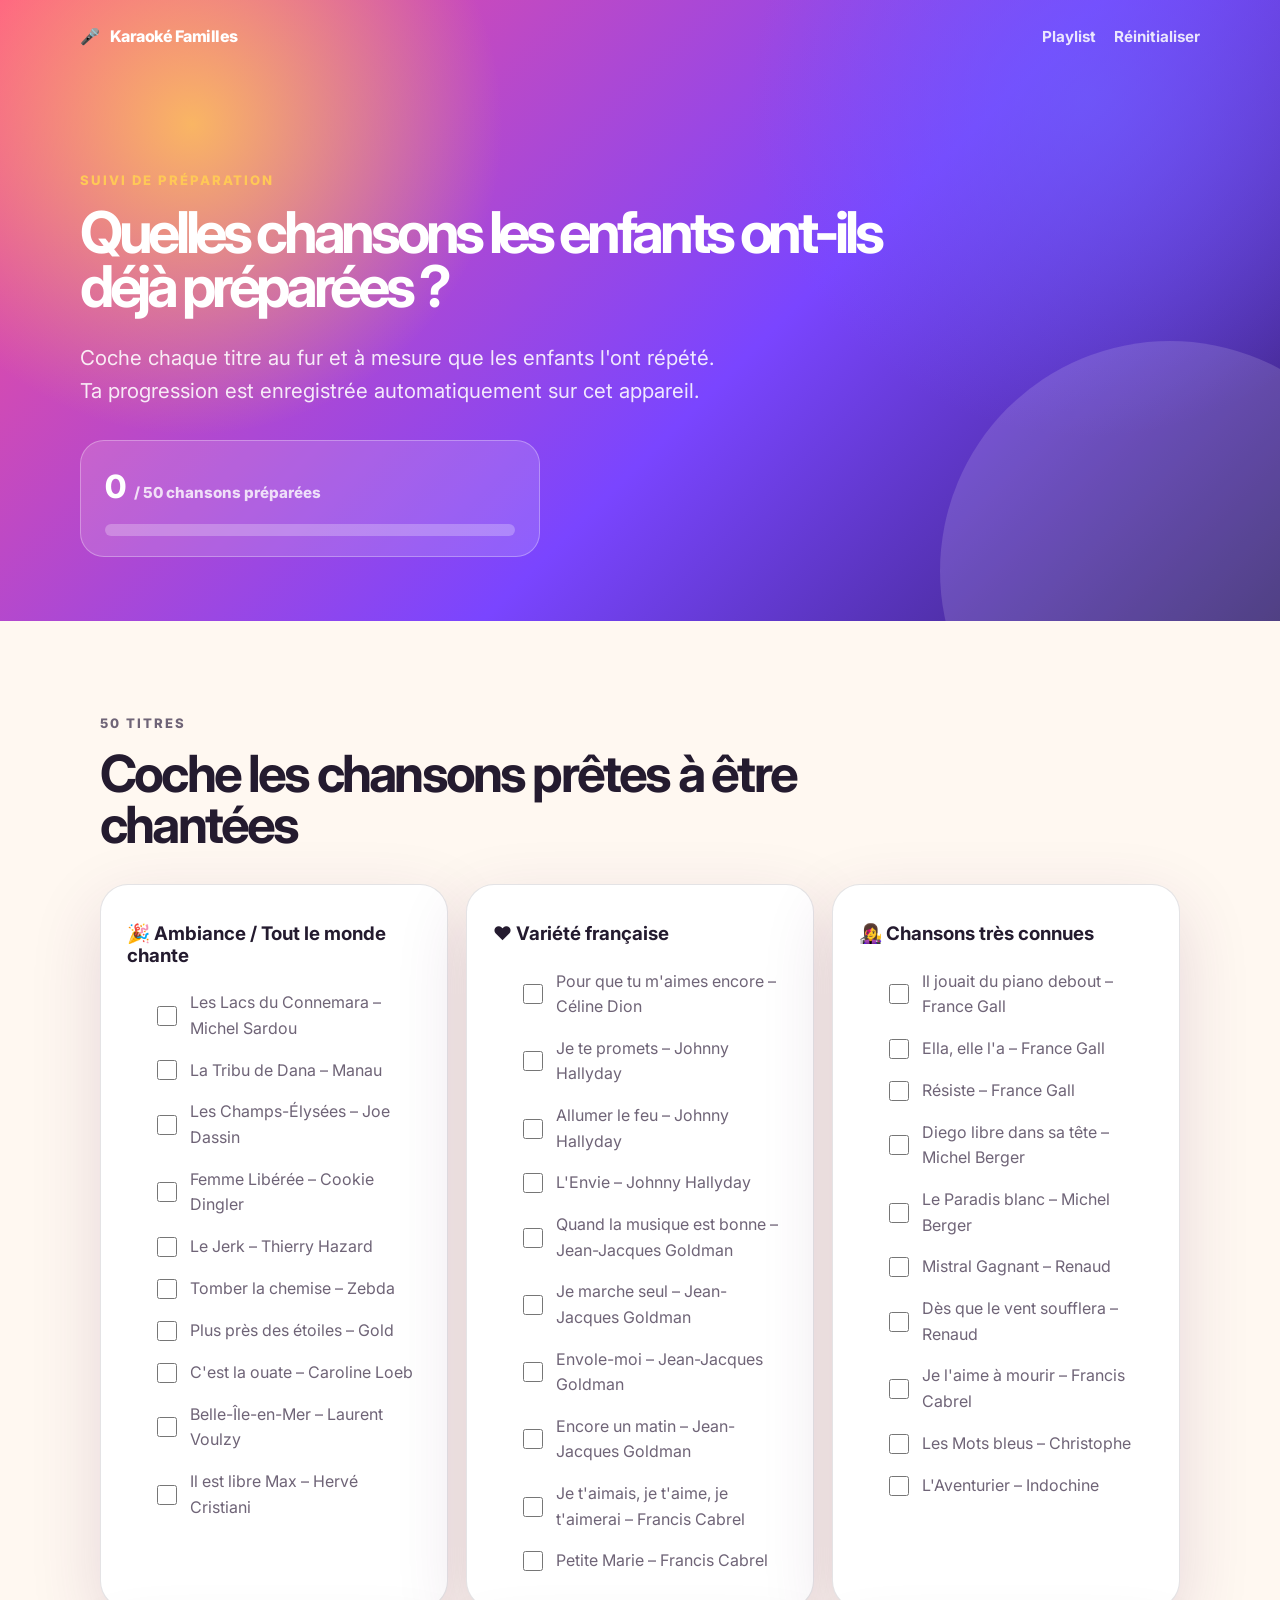
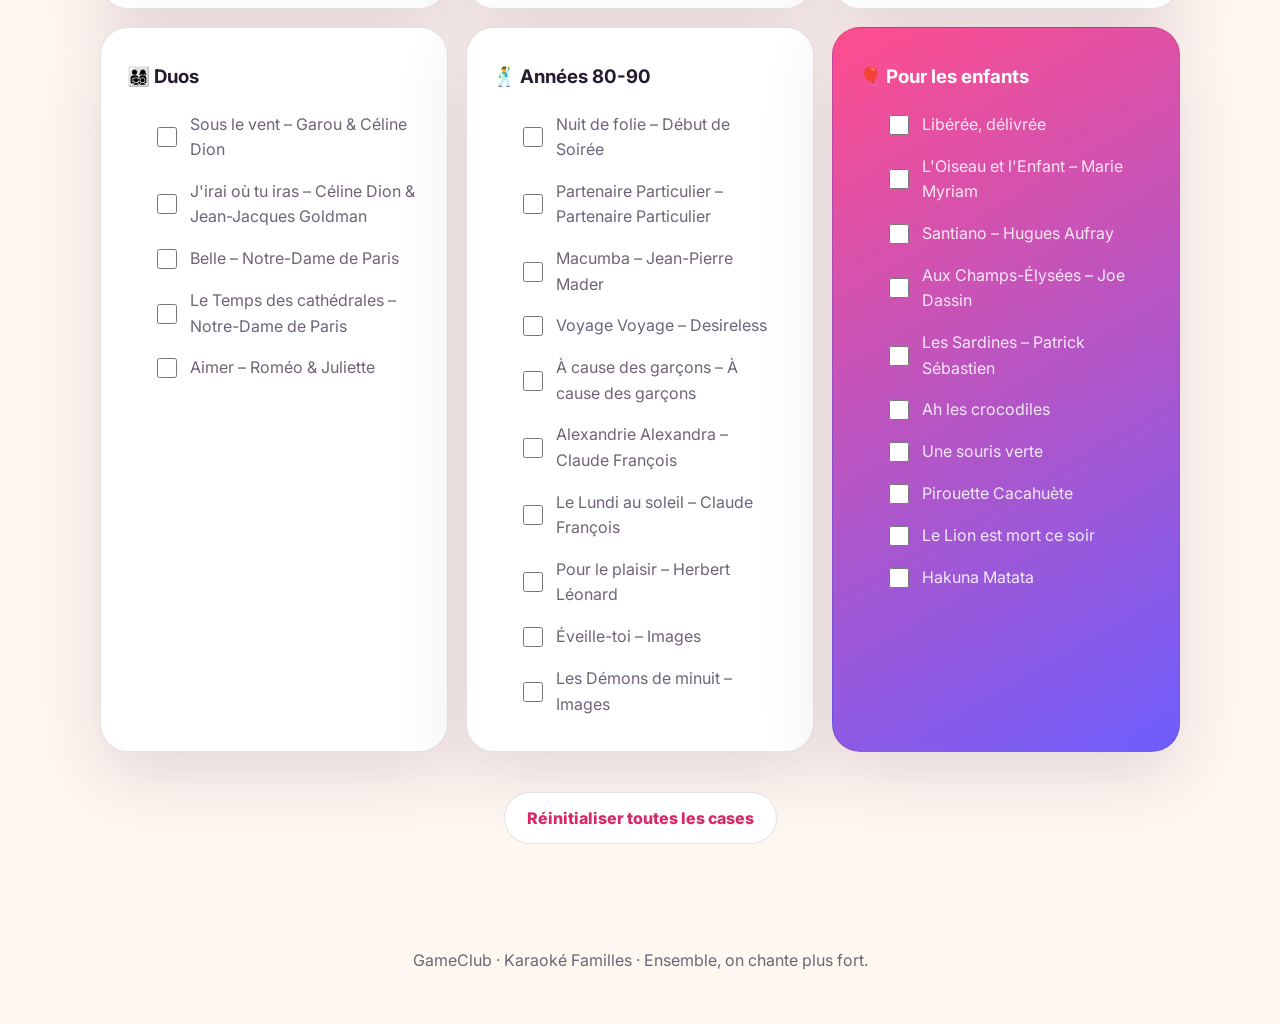
==== preparation.html @ 353cf8e1 "Trim site to the playlist page and add a prepared-songs tracker Remove the old GameClub program/role" ====
<!doctype html>
<html lang="fr">
  <head>
    <meta charset="utf-8" />
    <meta name="viewport" content="width=device-width, initial-scale=1" />
    <meta
      name="description"
      content="Suivi de préparation : coche les chansons que les enfants ont déjà préparées parmi les 50 titres de la playlist karaoké."
    />
    <title>Chansons préparées – Playlist Karaoké Enfants</title>
    <link rel="preconnect" href="https://fonts.googleapis.com" />
    <link rel="preconnect" href="https://fonts.gstatic.com" crossorigin />
    <link
      href="https://fonts.googleapis.com/css2?family=Inter:wght@400;600;700;800&display=swap"
      rel="stylesheet"
    />
    <link rel="stylesheet" href="styles.css" />
  </head>
  <body>
    <header class="hero hero-compact">
      <nav class="navbar" aria-label="Navigation principale">
        <a class="logo" href="index.html" aria-label="Retour à la playlist">
          <span aria-hidden="true">🎤</span>
          <span>Karaoké Familles</span>
        </a>
        <div class="nav-links">
          <a href="index.html">Playlist</a>
          <a href="#reset">Réinitialiser</a>
        </div>
      </nav>

      <section id="top" class="hero-content">
        <p class="eyebrow">Suivi de préparation</p>
        <h1>Quelles chansons les enfants ont-ils déjà préparées ?</h1>
        <p class="hero-text">
          Coche chaque titre au fur et à mesure que les enfants l'ont répété.
          Ta progression est enregistrée automatiquement sur cet appareil.
        </p>
        <div class="progress-card" aria-live="polite">
          <div class="progress-numbers">
            <span id="progress-count">0</span>
            <span class="progress-total">/ 50 chansons préparées</span>
          </div>
          <div class="progress-bar-track">
            <div class="progress-bar-fill" id="progress-bar-fill"></div>
          </div>
        </div>
      </section>
    </header>

    <main>
      <section class="section playlist-section" aria-labelledby="prep-title">
        <p class="section-kicker">50 titres</p>
        <h2 id="prep-title">Coche les chansons prêtes à être chantées</h2>
        <div class="playlist-grid category-grid song-check-grid">
          <article class="playlist-card">
            <h3>🎉 Ambiance / Tout le monde chante</h3>
            <ul class="song-checklist">
              <li><label><input type="checkbox" data-song="Les Lacs du Connemara – Michel Sardou" /><span>Les Lacs du Connemara – Michel Sardou</span></label></li>
              <li><label><input type="checkbox" data-song="La Tribu de Dana – Manau" /><span>La Tribu de Dana – Manau</span></label></li>
              <li><label><input type="checkbox" data-song="Les Champs-Élysées – Joe Dassin" /><span>Les Champs-Élysées – Joe Dassin</span></label></li>
              <li><label><input type="checkbox" data-song="Femme Libérée – Cookie Dingler" /><span>Femme Libérée – Cookie Dingler</span></label></li>
              <li><label><input type="checkbox" data-song="Le Jerk – Thierry Hazard" /><span>Le Jerk – Thierry Hazard</span></label></li>
              <li><label><input type="checkbox" data-song="Tomber la chemise – Zebda" /><span>Tomber la chemise – Zebda</span></label></li>
              <li><label><input type="checkbox" data-song="Plus près des étoiles – Gold" /><span>Plus près des étoiles – Gold</span></label></li>
              <li><label><input type="checkbox" data-song="C'est la ouate – Caroline Loeb" /><span>C'est la ouate – Caroline Loeb</span></label></li>
              <li><label><input type="checkbox" data-song="Belle-Île-en-Mer – Laurent Voulzy" /><span>Belle-Île-en-Mer – Laurent Voulzy</span></label></li>
              <li><label><input type="checkbox" data-song="Il est libre Max – Hervé Cristiani" /><span>Il est libre Max – Hervé Cristiani</span></label></li>
            </ul>
          </article>
          <article class="playlist-card">
            <h3>❤️ Variété française</h3>
            <ul class="song-checklist">
              <li><label><input type="checkbox" data-song="Pour que tu m'aimes encore – Céline Dion" /><span>Pour que tu m'aimes encore – Céline Dion</span></label></li>
              <li><label><input type="checkbox" data-song="Je te promets – Johnny Hallyday" /><span>Je te promets – Johnny Hallyday</span></label></li>
              <li><label><input type="checkbox" data-song="Allumer le feu – Johnny Hallyday" /><span>Allumer le feu – Johnny Hallyday</span></label></li>
              <li><label><input type="checkbox" data-song="L'Envie – Johnny Hallyday" /><span>L'Envie – Johnny Hallyday</span></label></li>
              <li><label><input type="checkbox" data-song="Quand la musique est bonne – Jean-Jacques Goldman" /><span>Quand la musique est bonne – Jean-Jacques Goldman</span></label></li>
              <li><label><input type="checkbox" data-song="Je marche seul – Jean-Jacques Goldman" /><span>Je marche seul – Jean-Jacques Goldman</span></label></li>
              <li><label><input type="checkbox" data-song="Envole-moi – Jean-Jacques Goldman" /><span>Envole-moi – Jean-Jacques Goldman</span></label></li>
              <li><label><input type="checkbox" data-song="Encore un matin – Jean-Jacques Goldman" /><span>Encore un matin – Jean-Jacques Goldman</span></label></li>
              <li><label><input type="checkbox" data-song="Je t'aimais, je t'aime, je t'aimerai – Francis Cabrel" /><span>Je t'aimais, je t'aime, je t'aimerai – Francis Cabrel</span></label></li>
              <li><label><input type="checkbox" data-song="Petite Marie – Francis Cabrel" /><span>Petite Marie – Francis Cabrel</span></label></li>
            </ul>
          </article>
          <article class="playlist-card">
            <h3>👩‍🎤 Chansons très connues</h3>
            <ul class="song-checklist">
              <li><label><input type="checkbox" data-song="Il jouait du piano debout – France Gall" /><span>Il jouait du piano debout – France Gall</span></label></li>
              <li><label><input type="checkbox" data-song="Ella, elle l'a – France Gall" /><span>Ella, elle l'a – France Gall</span></label></li>
              <li><label><input type="checkbox" data-song="Résiste – France Gall" /><span>Résiste – France Gall</span></label></li>
              <li><label><input type="checkbox" data-song="Diego libre dans sa tête – Michel Berger" /><span>Diego libre dans sa tête – Michel Berger</span></label></li>
              <li><label><input type="checkbox" data-song="Le Paradis blanc – Michel Berger" /><span>Le Paradis blanc – Michel Berger</span></label></li>
              <li><label><input type="checkbox" data-song="Mistral Gagnant – Renaud" /><span>Mistral Gagnant – Renaud</span></label></li>
              <li><label><input type="checkbox" data-song="Dès que le vent soufflera – Renaud" /><span>Dès que le vent soufflera – Renaud</span></label></li>
              <li><label><input type="checkbox" data-song="Je l'aime à mourir – Francis Cabrel" /><span>Je l'aime à mourir – Francis Cabrel</span></label></li>
              <li><label><input type="checkbox" data-song="Les Mots bleus – Christophe" /><span>Les Mots bleus – Christophe</span></label></li>
              <li><label><input type="checkbox" data-song="L'Aventurier – Indochine" /><span>L'Aventurier – Indochine</span></label></li>
            </ul>
          </article>
          <article class="playlist-card">
            <h3>👨‍👩‍👧‍👦 Duos</h3>
            <ul class="song-checklist">
              <li><label><input type="checkbox" data-song="Sous le vent – Garou &amp; Céline Dion" /><span>Sous le vent – Garou &amp; Céline Dion</span></label></li>
              <li><label><input type="checkbox" data-song="J'irai où tu iras – Céline Dion &amp; Jean-Jacques Goldman" /><span>J'irai où tu iras – Céline Dion &amp; Jean-Jacques Goldman</span></label></li>
              <li><label><input type="checkbox" data-song="Belle – Notre-Dame de Paris" /><span>Belle – Notre-Dame de Paris</span></label></li>
              <li><label><input type="checkbox" data-song="Le Temps des cathédrales – Notre-Dame de Paris" /><span>Le Temps des cathédrales – Notre-Dame de Paris</span></label></li>
              <li><label><input type="checkbox" data-song="Aimer – Roméo &amp; Juliette" /><span>Aimer – Roméo &amp; Juliette</span></label></li>
            </ul>
          </article>
          <article class="playlist-card">
            <h3>🕺 Années 80-90</h3>
            <ul class="song-checklist">
              <li><label><input type="checkbox" data-song="Nuit de folie – Début de Soirée" /><span>Nuit de folie – Début de Soirée</span></label></li>
              <li><label><input type="checkbox" data-song="Partenaire Particulier – Partenaire Particulier" /><span>Partenaire Particulier – Partenaire Particulier</span></label></li>
              <li><label><input type="checkbox" data-song="Macumba – Jean-Pierre Mader" /><span>Macumba – Jean-Pierre Mader</span></label></li>
              <li><label><input type="checkbox" data-song="Voyage Voyage – Desireless" /><span>Voyage Voyage – Desireless</span></label></li>
              <li><label><input type="checkbox" data-song="À cause des garçons – À cause des garçons" /><span>À cause des garçons – À cause des garçons</span></label></li>
              <li><label><input type="checkbox" data-song="Alexandrie Alexandra – Claude François" /><span>Alexandrie Alexandra – Claude François</span></label></li>
              <li><label><input type="checkbox" data-song="Le Lundi au soleil – Claude François" /><span>Le Lundi au soleil – Claude François</span></label></li>
              <li><label><input type="checkbox" data-song="Pour le plaisir – Herbert Léonard" /><span>Pour le plaisir – Herbert Léonard</span></label></li>
              <li><label><input type="checkbox" data-song="Éveille-toi – Images" /><span>Éveille-toi – Images</span></label></li>
              <li><label><input type="checkbox" data-song="Les Démons de minuit – Images" /><span>Les Démons de minuit – Images</span></label></li>
            </ul>
          </article>
          <article class="playlist-card highlight-card">
            <h3>🎈 Pour les enfants</h3>
            <ul class="song-checklist">
              <li><label><input type="checkbox" data-song="Libérée, délivrée" /><span>Libérée, délivrée</span></label></li>
              <li><label><input type="checkbox" data-song="L'Oiseau et l'Enfant – Marie Myriam" /><span>L'Oiseau et l'Enfant – Marie Myriam</span></label></li>
              <li><label><input type="checkbox" data-song="Santiano – Hugues Aufray" /><span>Santiano – Hugues Aufray</span></label></li>
              <li><label><input type="checkbox" data-song="Aux Champs-Élysées – Joe Dassin" /><span>Aux Champs-Élysées – Joe Dassin</span></label></li>
              <li><label><input type="checkbox" data-song="Les Sardines – Patrick Sébastien" /><span>Les Sardines – Patrick Sébastien</span></label></li>
              <li><label><input type="checkbox" data-song="Ah les crocodiles" /><span>Ah les crocodiles</span></label></li>
              <li><label><input type="checkbox" data-song="Une souris verte" /><span>Une souris verte</span></label></li>
              <li><label><input type="checkbox" data-song="Pirouette Cacahuète" /><span>Pirouette Cacahuète</span></label></li>
              <li><label><input type="checkbox" data-song="Le Lion est mort ce soir" /><span>Le Lion est mort ce soir</span></label></li>
              <li><label><input type="checkbox" data-song="Hakuna Matata" /><span>Hakuna Matata</span></label></li>
            </ul>
          </article>
        </div>
        <p id="reset" class="reset-row">
          <button type="button" class="button button-secondary" id="reset-button">
            Réinitialiser toutes les cases
          </button>
        </p>
      </section>
    </main>

    <footer class="footer">
      <p>GameClub · Karaoké Familles · Ensemble, on chante plus fort.</p>
    </footer>

    <script>
      (function () {
        var STORAGE_KEY = "karaoke-prepared-songs";
        var checkboxes = Array.prototype.slice.call(
          document.querySelectorAll(".song-checklist input[type='checkbox']")
        );
        var countEl = document.getElementById("progress-count");
        var barEl = document.getElementById("progress-bar-fill");
        var resetButton = document.getElementById("reset-button");

        function loadState() {
          try {
            return JSON.parse(localStorage.getItem(STORAGE_KEY)) || {};
          } catch (e) {
            return {};
          }
        }

        function saveState(state) {
          localStorage.setItem(STORAGE_KEY, JSON.stringify(state));
        }

        function updateProgress() {
          var checkedCount = checkboxes.filter(function (box) {
            return box.checked;
          }).length;
          countEl.textContent = checkedCount;
          barEl.style.width = (checkedCount / checkboxes.length) * 100 + "%";
        }

        function applyState(state) {
          checkboxes.forEach(function (box) {
            var song = box.dataset.song;
            box.checked = Boolean(state[song]);
            box.closest("li").classList.toggle("is-checked", box.checked);
          });
          updateProgress();
        }

        checkboxes.forEach(function (box) {
          box.addEventListener("change", function () {
            var state = loadState();
            state[box.dataset.song] = box.checked;
            saveState(state);
            box.closest("li").classList.toggle("is-checked", box.checked);
            updateProgress();
          });
        });

        resetButton.addEventListener("click", function () {
          saveState({});
          applyState({});
        });

        applyState(loadState());
      })();
    </script>
  </body>
</html>
---- styles.css ----
:root {
  --background: #fff8f1;
  --surface: #ffffff;
  --surface-soft: #fff1df;
  --primary: #ff4d8d;
  --primary-dark: #d92869;
  --secondary: #6d5dfc;
  --accent: #ffc857;
  --text: #241b2f;
  --muted: #6f6477;
  --border: rgba(36, 27, 47, 0.12);
  --shadow: 0 24px 70px rgba(94, 40, 93, 0.16);
}

* {
  box-sizing: border-box;
}

html {
  scroll-behavior: smooth;
}

body {
  margin: 0;
  font-family: Inter, system-ui, -apple-system, BlinkMacSystemFont, "Segoe UI", sans-serif;
  color: var(--text);
  background: var(--background);
  line-height: 1.6;
}

a {
  color: inherit;
  text-decoration: none;
}

.hero {
  position: relative;
  overflow: hidden;
  min-height: 680px;
  padding: 24px clamp(20px, 5vw, 72px) 96px;
  color: #ffffff;
  background:
    radial-gradient(circle at 15% 20%, rgba(255, 200, 87, 0.85), transparent 26%),
    radial-gradient(circle at 85% 16%, rgba(109, 93, 252, 0.7), transparent 28%),
    linear-gradient(135deg, #ff4d8d 0%, #7a45ff 58%, #33216f 100%);
}

.hero::after {
  position: absolute;
  right: -120px;
  bottom: -180px;
  width: 460px;
  height: 460px;
  content: "";
  border-radius: 50%;
  background: rgba(255, 255, 255, 0.14);
}

.hero-compact {
  min-height: auto;
  padding-bottom: 64px;
}

.navbar,
.hero-content,
.section,
.footer {
  width: min(1120px, 100%);
  margin-inline: auto;
}

.navbar {
  position: relative;
  z-index: 1;
  display: flex;
  align-items: center;
  justify-content: space-between;
  gap: 24px;
}

.logo {
  display: inline-flex;
  align-items: center;
  gap: 10px;
  font-weight: 800;
  letter-spacing: -0.03em;
}

.nav-links {
  display: flex;
  gap: 18px;
  font-size: 0.95rem;
  font-weight: 700;
}

.nav-links a {
  opacity: 0.86;
}

.nav-links a:hover {
  opacity: 1;
}

.hero-content {
  position: relative;
  z-index: 1;
  padding-top: 120px;
}

.eyebrow,
.section-kicker {
  margin: 0 0 14px;
  color: var(--accent);
  font-size: 0.82rem;
  font-weight: 800;
  letter-spacing: 0.15em;
  text-transform: uppercase;
}

.hero h1 {
  max-width: 820px;
  margin: 0;
  font-size: clamp(2.6rem, 7vw, 5.9rem);
  line-height: 0.95;
  letter-spacing: -0.075em;
}

.hero-compact h1 {
  font-size: clamp(2.2rem, 5vw, 3.6rem);
}

.hero-text {
  max-width: 660px;
  margin: 28px 0 0;
  color: rgba(255, 255, 255, 0.88);
  font-size: clamp(1.05rem, 2vw, 1.28rem);
}

.hero-actions {
  display: flex;
  flex-wrap: wrap;
  gap: 14px;
  margin-top: 36px;
}

.button {
  display: inline-flex;
  align-items: center;
  justify-content: center;
  min-height: 52px;
  padding: 0 22px;
  border-radius: 999px;
  font-weight: 800;
  cursor: pointer;
  border: none;
  font-family: inherit;
  font-size: 1rem;
}

.button-primary {
  color: var(--primary-dark);
  background: #ffffff;
}

.button-secondary {
  border: 1px solid rgba(255, 255, 255, 0.45);
  color: #ffffff;
  background: rgba(255, 255, 255, 0.12);
}

.playlist-card {
  padding: 26px;
  border: 1px solid var(--border);
  border-radius: 28px;
  background: var(--surface);
  box-shadow: var(--shadow);
}

.playlist-card h3 {
  margin: 12px 0 6px;
  line-height: 1.15;
}

.playlist-card ul,
.section p {
  color: var(--muted);
}

.section {
  padding: 92px clamp(20px, 5vw, 0px) 0;
}

.section h2 {
  max-width: 760px;
  margin: 0 0 18px;
  font-size: clamp(2rem, 4vw, 3.3rem);
  line-height: 1;
  letter-spacing: -0.055em;
}

.playlist-section {
  padding-bottom: 0;
}

.playlist-grid,
.tips-grid {
  display: grid;
  grid-template-columns: repeat(4, 1fr);
  gap: 18px;
  margin-top: 34px;
}

.playlist-card ul {
  margin: 16px 0 0;
  padding-left: 20px;
}

.highlight-card {
  color: #ffffff;
  background: linear-gradient(150deg, var(--primary), var(--secondary));
}

.highlight-card ul {
  color: rgba(255, 255, 255, 0.86);
}

.tips-section {
  display: grid;
  grid-template-columns: 0.8fr 1.2fr;
  gap: 32px;
}

.tips-grid {
  grid-template-columns: repeat(2, 1fr);
  margin: 0;
}

.tips-grid p {
  margin: 0;
  padding: 22px;
  border-radius: 22px;
  background: var(--surface-soft);
  color: var(--text);
  font-weight: 700;
}

.category-grid {
  grid-template-columns: repeat(3, 1fr);
}

.numbered-list {
  display: grid;
  gap: 12px;
  margin: 28px 0 0;
  padding: 0;
  list-style: none;
  counter-reset: step;
}

.numbered-list li {
  display: flex;
  align-items: center;
  gap: 16px;
  padding: 16px 20px;
  border-radius: 20px;
  background: var(--surface-soft);
  font-weight: 700;
  counter-increment: step;
}

.numbered-list li::before {
  display: inline-flex;
  align-items: center;
  justify-content: center;
  width: 30px;
  height: 30px;
  flex-shrink: 0;
  border-radius: 50%;
  color: #ffffff;
  background: var(--primary);
  font-size: 0.85rem;
  content: counter(step);
}

.progress-card {
  max-width: 460px;
  margin-top: 32px;
  padding: 20px 24px;
  border-radius: 24px;
  background: rgba(255, 255, 255, 0.14);
  border: 1px solid rgba(255, 255, 255, 0.3);
}

.progress-numbers {
  display: flex;
  align-items: baseline;
  gap: 8px;
  font-weight: 800;
}

#progress-count {
  font-size: 2rem;
}

.progress-total {
  color: rgba(255, 255, 255, 0.8);
  font-size: 0.95rem;
}

.progress-bar-track {
  margin-top: 12px;
  height: 12px;
  border-radius: 999px;
  background: rgba(255, 255, 255, 0.25);
  overflow: hidden;
}

.progress-bar-fill {
  height: 100%;
  width: 0%;
  border-radius: 999px;
  background: #ffffff;
  transition: width 0.25s ease;
}

.song-checklist {
  list-style: none;
}

.song-checklist li {
  border-radius: 14px;
  transition: background-color 0.15s ease;
}

.song-checklist li.is-checked {
  background: var(--surface-soft);
}

.highlight-card .song-checklist li.is-checked {
  background: rgba(255, 255, 255, 0.16);
}

.song-checklist label {
  display: flex;
  align-items: center;
  gap: 10px;
  padding: 8px 6px;
  cursor: pointer;
}

.song-checklist input[type="checkbox"] {
  width: 20px;
  height: 20px;
  flex-shrink: 0;
  accent-color: var(--primary);
}

.song-checklist li.is-checked span {
  color: var(--primary-dark);
  text-decoration: line-through;
}

.highlight-card .song-checklist li.is-checked span {
  color: #ffffff;
}

.reset-row {
  margin-top: 40px;
  text-align: center;
}

.reset-row .button-secondary {
  border-color: var(--border);
  color: var(--primary-dark);
  background: var(--surface);
}

.footer {
  padding: 72px clamp(20px, 5vw, 0px) 34px;
  color: var(--muted);
  text-align: center;
}

@media (max-width: 860px) {
  .hero {
    min-height: auto;
    padding-bottom: 82px;
  }

  .hero-content {
    padding-top: 84px;
  }

  .playlist-grid,
  .tips-section {
    grid-template-columns: 1fr 1fr;
  }
}

@media (max-width: 640px) {
  .navbar {
    align-items: flex-start;
    flex-direction: column;
  }

  .nav-links {
    width: 100%;
    justify-content: space-between;
    gap: 10px;
  }

  .playlist-grid,
  .tips-section,
  .tips-grid {
    grid-template-columns: 1fr;
  }

  .section {
    padding-top: 68px;
  }
}
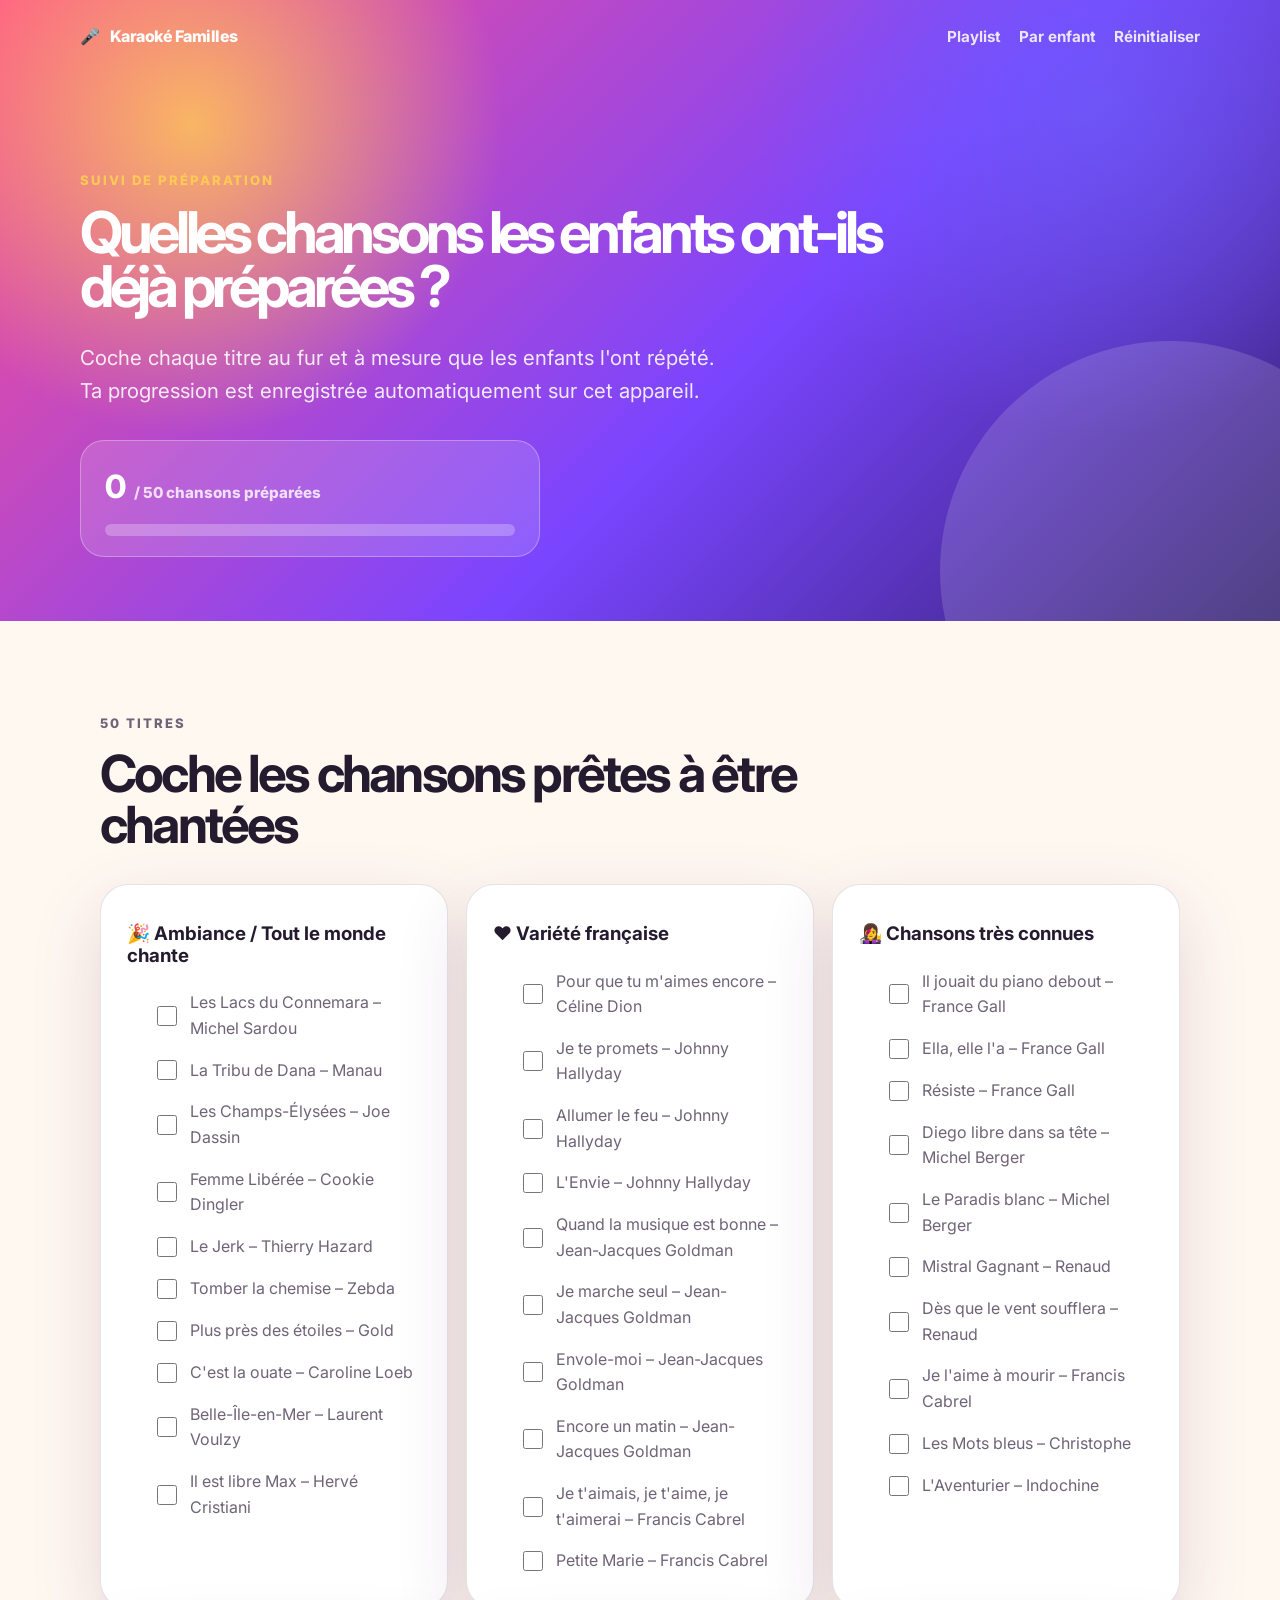
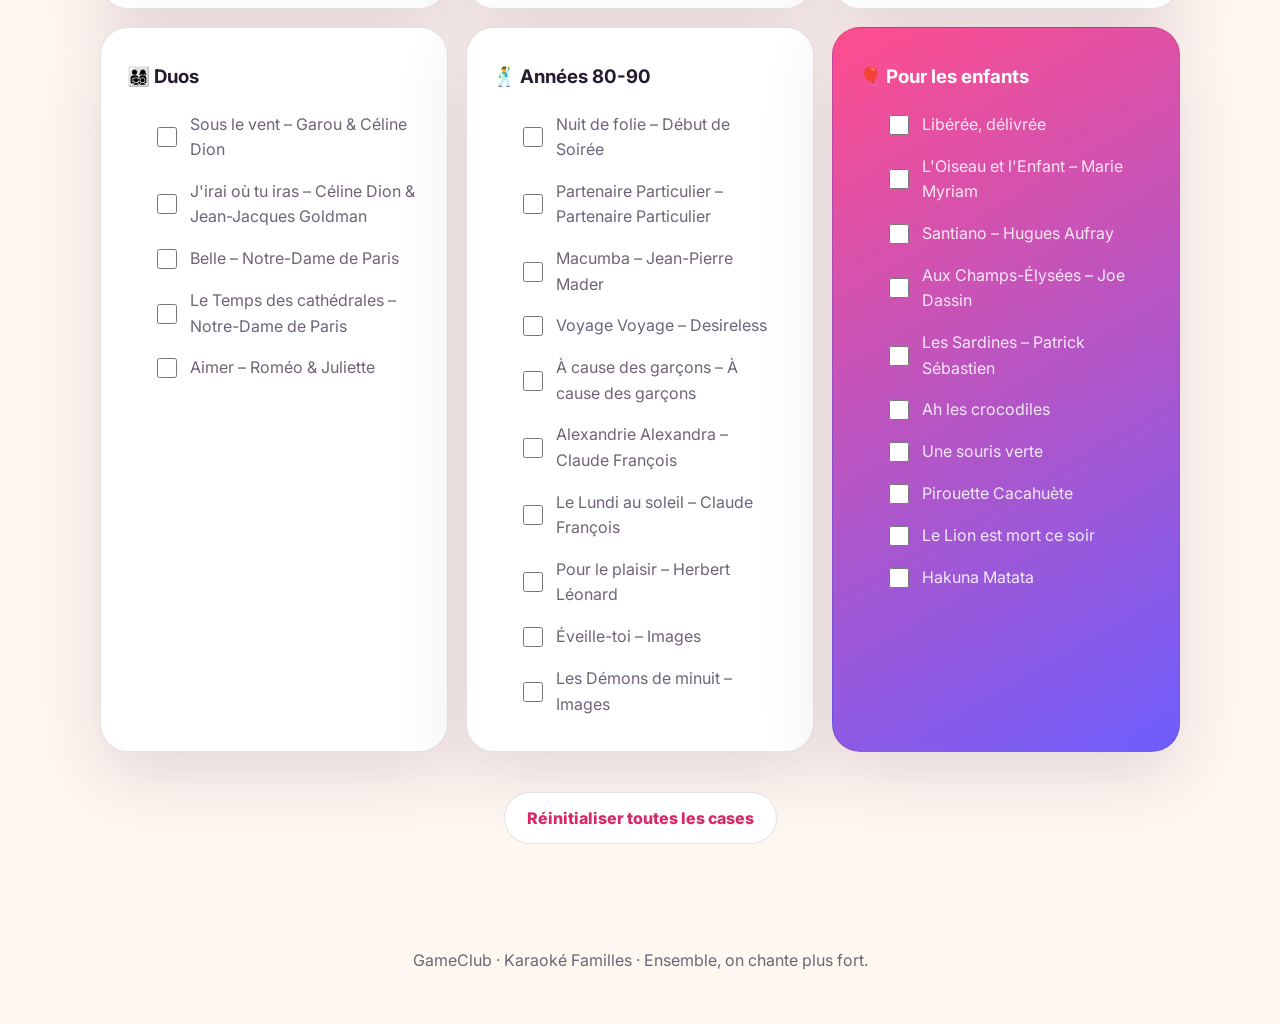
==== commit 67d64749: "Add per-child karaoke song requests page Summarizes each child's requested songs/artists, the crowd-" ====
--- a/preparation.html
+++ b/preparation.html
@@ -25,6 +25,7 @@
         </a>
         <div class="nav-links">
           <a href="index.html">Playlist</a>
+          <a href="enfants.html">Par enfant</a>
           <a href="#reset">Réinitialiser</a>
         </div>
       </nav>
